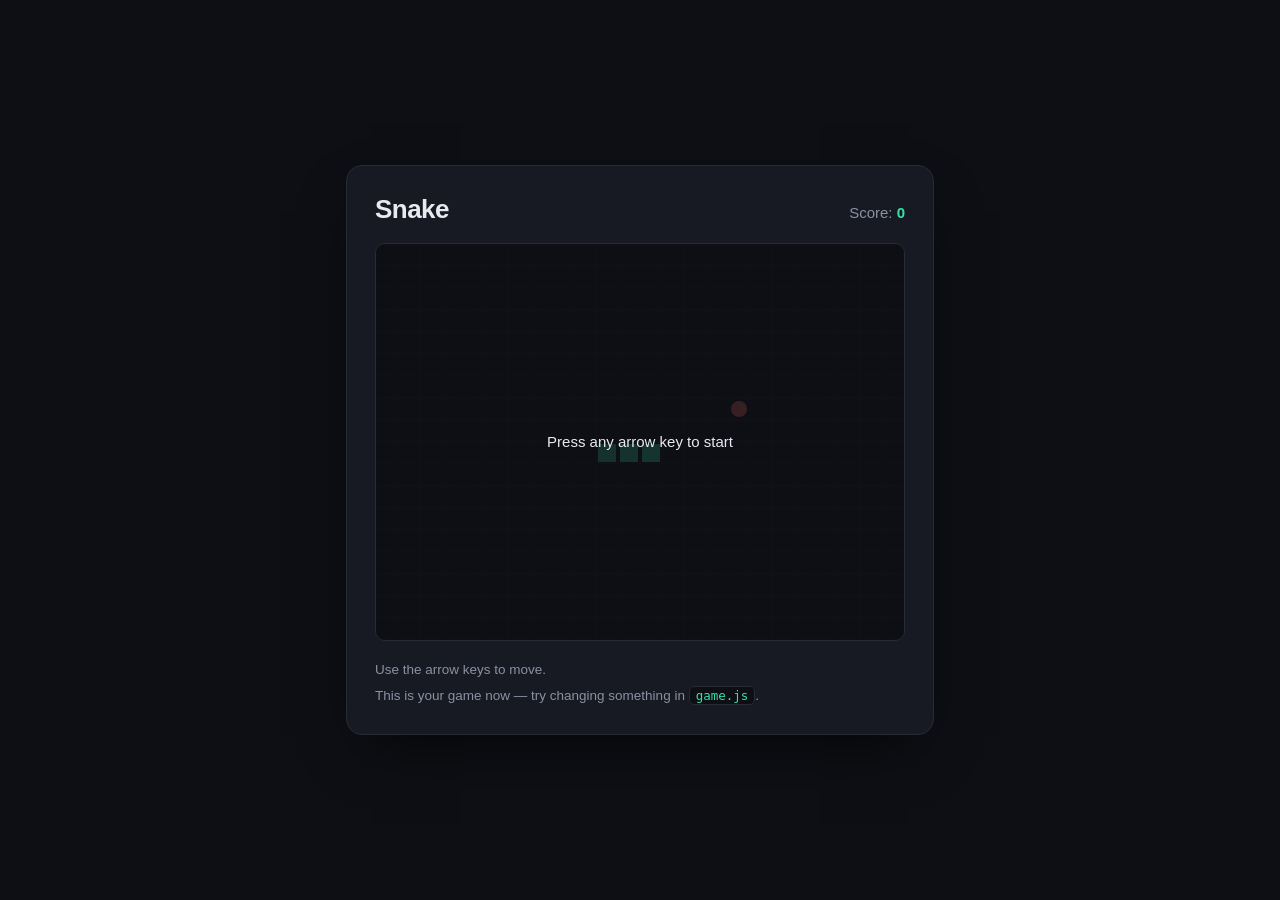
==== index.html @ dadfb034 "Add files via upload" ====
<!DOCTYPE html>
<html lang="en">
<head>
  <meta charset="UTF-8" />
  <meta name="viewport" content="width=device-width, initial-scale=1.0" />
  <title>My Snake Game</title>
  <link rel="stylesheet" href="style.css" />
</head>
<body>

  <main>
    <header>
      <h1>Snake</h1>
      <p class="score-line">Score: <span id="score">0</span></p>
    </header>

    <div class="board-wrap">
      <canvas id="board"></canvas>
      <div id="overlay">
        <p id="overlay-text">Press any arrow key to start</p>
      </div>
    </div>

    <footer>
      <p>Use the arrow keys to move.</p>
      <p class="hint">This is your game now — try changing something in <code>game.js</code>.</p>
    </footer>
  </main>

  <script src="game.js"></script>
</body>
</html>
---- style.css ----
/* ==================================================================
   Styling for the page around the game.
   The game's own colours live in game.js, in the SETTINGS block.
   ================================================================== */

:root {
  --page-bg: #0d0f14;
  --panel-bg: #171a22;
  --text: #e8eaf0;
  --muted: #8b91a3;
  --accent: #39e0a6;
  --line: #262b36;
}

* {
  box-sizing: border-box;
  margin: 0;
  padding: 0;
}

body {
  min-height: 100vh;
  display: flex;
  align-items: center;
  justify-content: center;
  background: var(--page-bg);
  color: var(--text);
  font-family: -apple-system, BlinkMacSystemFont, "Segoe UI", Roboto,
    Helvetica, Arial, sans-serif;
  padding: 24px;
}

main {
  background: var(--panel-bg);
  border: 1px solid var(--line);
  border-radius: 16px;
  padding: 28px;
  box-shadow: 0 24px 60px -24px rgba(0, 0, 0, 0.8);
}

header {
  display: flex;
  align-items: baseline;
  justify-content: space-between;
  margin-bottom: 18px;
  gap: 24px;
}

h1 {
  font-size: 26px;
  font-weight: 600;
  letter-spacing: -0.02em;
}

.score-line {
  font-size: 15px;
  color: var(--muted);
}

#score {
  color: var(--accent);
  font-weight: 600;
  font-variant-numeric: tabular-nums;
}

.board-wrap {
  position: relative;
  line-height: 0;
  border-radius: 10px;
  overflow: hidden;
  border: 1px solid var(--line);
}

canvas {
  display: block;
}

#overlay {
  position: absolute;
  inset: 0;
  display: flex;
  align-items: center;
  justify-content: center;
  background: rgba(13, 15, 20, 0.82);
  transition: opacity 0.2s ease;
}

#overlay.hidden {
  opacity: 0;
  pointer-events: none;
}

#overlay-text {
  font-size: 15px;
  line-height: 1.5;
  color: var(--text);
  text-align: center;
  padding: 12px 20px;
}

footer {
  margin-top: 18px;
  font-size: 13.5px;
  color: var(--muted);
  line-height: 1.6;
}

.hint {
  margin-top: 4px;
}

code {
  background: #0d0f14;
  border: 1px solid var(--line);
  border-radius: 5px;
  padding: 1px 6px;
  font-size: 12.5px;
  color: var(--accent);
}
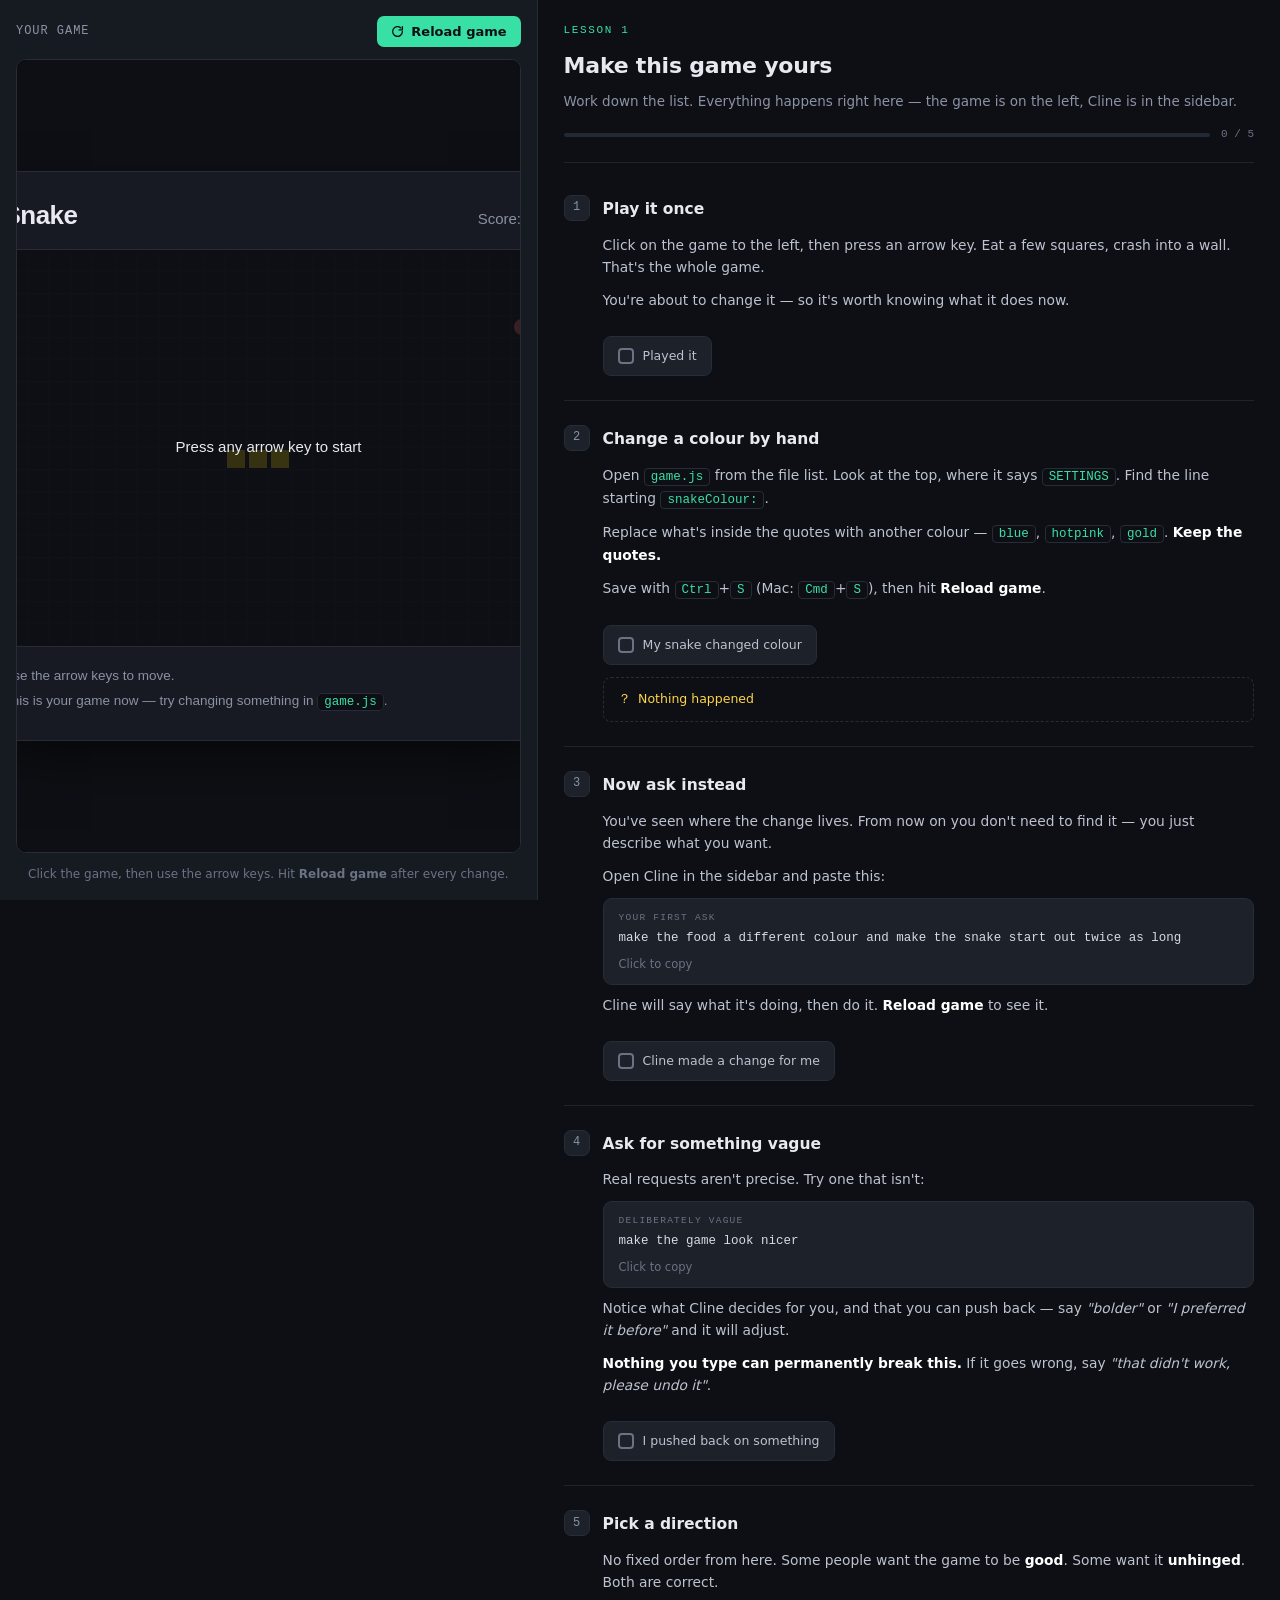
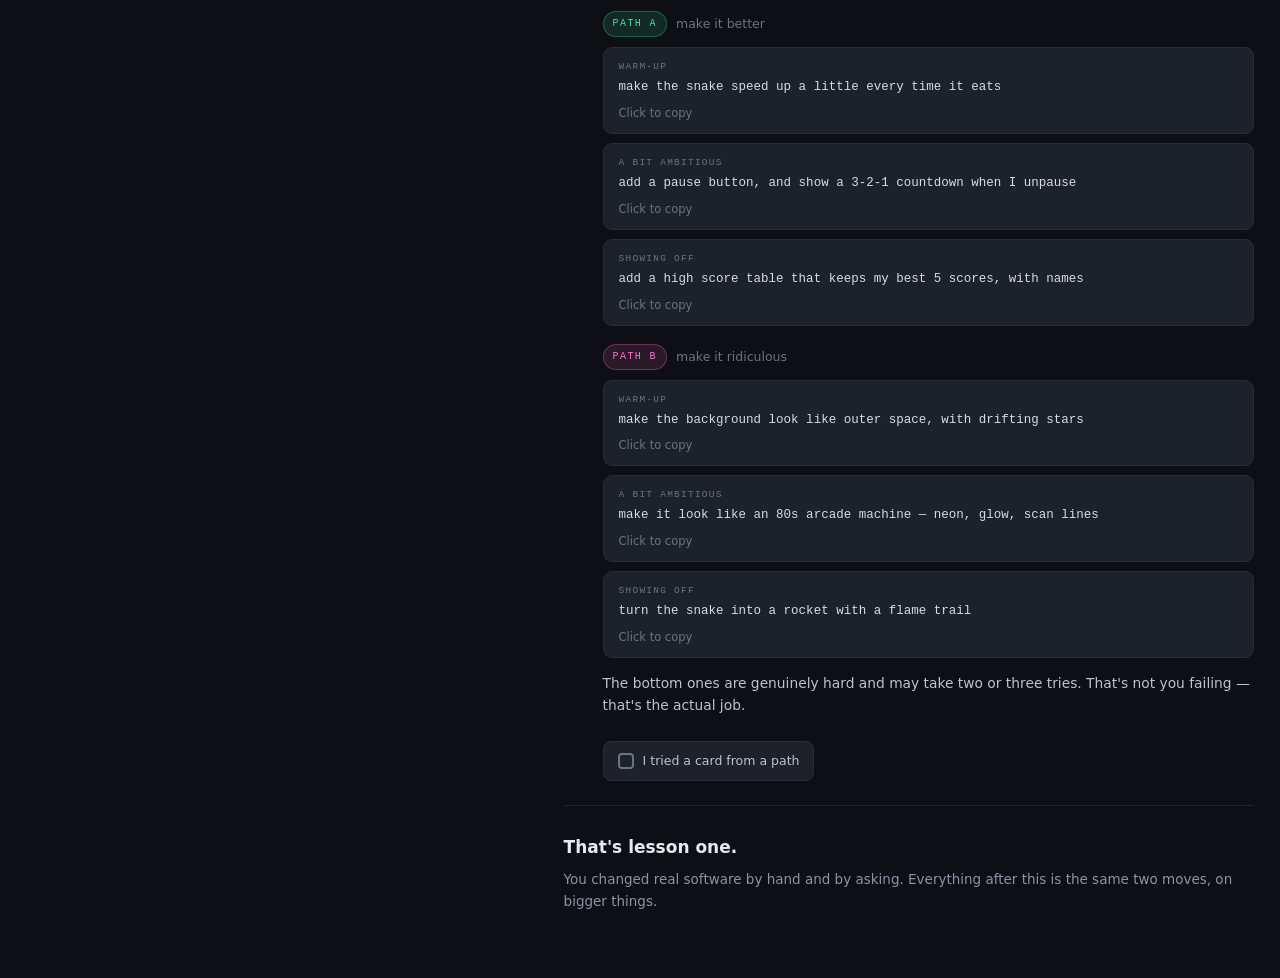
==== commit 8413a6c1: "Add files via upload" ====
--- a/index.html
+++ b/index.html
@@ -1,32 +1,296 @@
 <!DOCTYPE html>
 <html lang="en">
 <head>
-  <meta charset="UTF-8" />
-  <meta name="viewport" content="width=device-width, initial-scale=1.0" />
-  <title>My Snake Game</title>
-  <link rel="stylesheet" href="style.css" />
+<meta charset="UTF-8">
+<meta name="viewport" content="width=device-width, initial-scale=1.0">
+<title>Your lessons</title>
+<style>
+  :root{
+    --bg:#0d0f14; --panel:#161a21; --panel-2:#1c212a;
+    --line:#262c38; --line-soft:#1e242e;
+    --text:#e6e9ef; --muted:#8b93a5; --muted-2:#6b7284;
+    --play:#39e0a6; --wild:#ff6ec7; --warn:#ffd54a;
+    --mono:'SF Mono',Monaco,'Cascadia Code','JetBrains Mono',monospace;
+    --ui:-apple-system,BlinkMacSystemFont,'Segoe UI',system-ui,sans-serif;
+  }
+  *{box-sizing:border-box;margin:0;padding:0}
+  @media (prefers-reduced-motion:reduce){*{transition:none!important;animation:none!important}}
+  body{background:var(--bg);color:var(--text);font-family:var(--ui);font-size:14px;line-height:1.6;-webkit-font-smoothing:antialiased}
+
+  .shell{display:grid;grid-template-columns:minmax(340px,42%) 1fr;min-height:100vh}
+  @media(max-width:900px){.shell{grid-template-columns:1fr}}
+
+  /* ---------- left: the live game ---------- */
+  .stage{border-right:1px solid var(--line);padding:16px;position:sticky;top:0;height:100vh;
+         display:flex;flex-direction:column;gap:12px;background:var(--panel)}
+  @media(max-width:900px){.stage{position:static;height:auto;border-right:none;border-bottom:1px solid var(--line)}}
+  .stage-bar{display:flex;align-items:center;justify-content:space-between;gap:10px}
+  .stage-title{font-size:12px;font-family:var(--mono);color:var(--muted);letter-spacing:.08em;text-transform:uppercase}
+  .refresh{display:inline-flex;align-items:center;gap:7px;background:var(--play);color:#0d0f14;border:none;
+           border-radius:7px;padding:8px 14px;font-family:var(--ui);font-size:13px;font-weight:600;cursor:pointer;transition:transform .12s}
+  .refresh:hover{transform:translateY(-1px)}
+  .refresh:active{transform:translateY(0)}
+  .refresh.spun svg{animation:spin .5s ease}
+  @keyframes spin{to{transform:rotate(360deg)}}
+  .frame{flex:1;min-height:380px;border:1px solid var(--line);border-radius:10px;overflow:hidden;background:#000}
+  .frame iframe{width:100%;height:100%;border:none;display:block}
+  .stage-hint{font-size:12px;color:var(--muted-2);text-align:center}
+
+  /* ---------- right: lessons ---------- */
+  .lessons{padding:22px 26px 60px;overflow-y:auto}
+  .top{border-bottom:1px solid var(--line-soft);padding-bottom:18px;margin-bottom:8px}
+  .eyebrow{font-family:var(--mono);font-size:11px;letter-spacing:.15em;text-transform:uppercase;color:var(--play);margin-bottom:8px}
+  h1{font-size:22px;font-weight:600;letter-spacing:-.01em}
+  .top p{margin-top:8px;color:var(--muted);font-size:13.5px}
+
+  .prog{margin-top:14px;display:flex;align-items:center;gap:11px}
+  .pbar{flex:1;height:4px;background:#222834;border-radius:2px;overflow:hidden}
+  .pfill{height:100%;width:0;background:var(--play);border-radius:2px;transition:width .4s cubic-bezier(.4,0,.2,1)}
+  .ptext{font-family:var(--mono);font-size:11px;color:var(--muted-2);white-space:nowrap}
+
+  .lesson{border-bottom:1px solid var(--line-soft);padding:24px 0}
+  .lhead{display:flex;gap:13px;align-items:flex-start;cursor:pointer;user-select:none}
+  .lnum{flex-shrink:0;width:26px;height:26px;border-radius:7px;background:var(--panel-2);border:1px solid var(--line);
+        display:flex;align-items:center;justify-content:center;font-family:var(--mono);font-size:12px;color:var(--muted);transition:all .2s}
+  .lesson.done .lnum{background:var(--play);border-color:var(--play);color:#0d0f14}
+  .lesson.done .lnum::after{content:"✓"}
+  .lesson.done .lnum span{display:none}
+  .ltitle{font-size:15.5px;font-weight:600;flex:1;padding-top:2px}
+  .lbody{padding-left:39px;margin-top:12px}
+  .lbody p{color:#bcc3d0;margin-bottom:11px;font-size:13.8px}
+  .lbody p strong{color:#fff}
+  .lbody ul{padding-left:18px;margin-bottom:12px;color:#bcc3d0}
+  .lbody li{margin-bottom:6px;font-size:13.8px}
+  code{font-family:var(--mono);font-size:12.5px;background:var(--bg);border:1px solid var(--line);border-radius:4px;padding:1px 6px;color:var(--play)}
+
+  /* prompt card */
+  .pcard{display:block;width:100%;text-align:left;cursor:pointer;font-family:var(--ui);margin-bottom:9px;
+         background:var(--panel-2);border:1px solid var(--line);border-radius:9px;padding:13px 15px;transition:all .18s}
+  .pcard:hover{transform:translateY(-1px);border-color:rgba(57,224,166,.5)}
+  .pcard.wild:hover{border-color:rgba(255,110,199,.5)}
+  .pc-diff{display:block;font-family:var(--mono);font-size:9.5px;letter-spacing:.13em;text-transform:uppercase;color:var(--muted-2);margin-bottom:6px}
+  .pc-text{display:block;font-family:var(--mono);font-size:12.5px;line-height:1.5;color:#d6dbe4}
+  .pc-copy{display:block;margin-top:9px;font-size:11.5px;color:var(--muted-2)}
+  .pcard:hover .pc-copy{color:var(--play)}
+  .pcard.wild:hover .pc-copy{color:var(--wild)}
+  .pcard.copied .pc-copy{color:var(--warn)}
+  .pcard:focus-visible{outline:2px solid var(--warn);outline-offset:2px}
+
+  /* path headers */
+  .pathhead{margin:18px 0 10px;display:flex;align-items:center;gap:9px}
+  .ptag{font-family:var(--mono);font-size:10px;letter-spacing:.14em;text-transform:uppercase;padding:4px 9px;border-radius:20px}
+  .ptag.better{background:rgba(57,224,166,.12);color:var(--play);border:1px solid rgba(57,224,166,.3)}
+  .ptag.wilder{background:rgba(255,110,199,.12);color:var(--wild);border:1px solid rgba(255,110,199,.3)}
+  .pathhead span.desc{font-size:12.5px;color:var(--muted-2)}
+
+  /* done checkbox */
+  .mark{margin-top:14px;display:inline-flex;align-items:center;gap:9px;cursor:pointer;user-select:none;
+        background:var(--panel-2);border:1px solid var(--line);border-radius:8px;padding:9px 14px;transition:border-color .2s}
+  .mark:hover{border-color:var(--play)}
+  .mark input{appearance:none;width:16px;height:16px;border:2px solid var(--muted-2);border-radius:4px;cursor:pointer;position:relative;transition:all .2s}
+  .mark input:checked{background:var(--play);border-color:var(--play)}
+  .mark input:checked::after{content:"✓";position:absolute;inset:0;display:flex;align-items:center;justify-content:center;color:#0d0f14;font-size:11px;font-weight:700}
+  .mark span{font-size:12.5px;color:#bcc3d0}
+
+  /* stuck */
+  details.stuck{margin-top:12px;border:1px dashed var(--line);border-radius:8px;padding:11px 14px}
+  details.stuck summary{cursor:pointer;font-size:12.5px;color:var(--warn);list-style:none}
+  details.stuck summary::-webkit-details-marker{display:none}
+  details.stuck summary::before{content:"？ ";font-family:var(--mono)}
+  details.stuck p,details.stuck li{font-size:12.5px;color:#aab1bf;margin-top:7px}
+  details.stuck ul{padding-left:17px}
+
+  .finish{padding:28px 0 10px}
+  .finish h2{font-size:17px;font-weight:600;margin-bottom:8px}
+  .finish p{color:var(--muted);font-size:13.5px}
+</style>
 </head>
 <body>
 
-  <main>
-    <header>
-      <h1>Snake</h1>
-      <p class="score-line">Score: <span id="score">0</span></p>
-    </header>
-
-    <div class="board-wrap">
-      <canvas id="board"></canvas>
-      <div id="overlay">
-        <p id="overlay-text">Press any arrow key to start</p>
-      </div>
+<div class="shell">
+
+  <!-- LEFT: live game -->
+  <div class="stage">
+    <div class="stage-bar">
+      <span class="stage-title">Your game</span>
+      <button class="refresh" id="refreshBtn">
+        <svg width="13" height="13" viewBox="0 0 24 24" fill="none" stroke="currentColor" stroke-width="2.5" stroke-linecap="round">
+          <path d="M21 12a9 9 0 1 1-3-6.7"/><path d="M21 3v6h-6"/>
+        </svg>
+        Reload game
+      </button>
     </div>
-
-    <footer>
-      <p>Use the arrow keys to move.</p>
-      <p class="hint">This is your game now — try changing something in <code>game.js</code>.</p>
-    </footer>
-  </main>
-
-  <script src="game.js"></script>
+    <div class="frame"><iframe id="gameFrame" src="game.html" title="Your Snake game"></iframe></div>
+    <p class="stage-hint">Click the game, then use the arrow keys. Hit <strong>Reload game</strong> after every change.</p>
+  </div>
+
+  <!-- RIGHT: lessons -->
+  <div class="lessons">
+    <div class="top">
+      <div class="eyebrow">Lesson 1</div>
+      <h1>Make this game yours</h1>
+      <p>Work down the list. Everything happens right here — the game is on the left, Cline is in the sidebar.</p>
+      <div class="prog">
+        <div class="pbar"><div class="pfill" id="pfill"></div></div>
+        <span class="ptext" id="ptext">0 / 5</span>
+      </div>
+    </div>
+
+    <!-- 1 -->
+    <section class="lesson">
+      <div class="lhead"><div class="lnum"><span>1</span></div><div class="ltitle">Play it once</div></div>
+      <div class="lbody">
+        <p>Click on the game to the left, then press an arrow key. Eat a few squares, crash into a wall. That's the whole game.</p>
+        <p>You're about to change it — so it's worth knowing what it does now.</p>
+        <label class="mark"><input type="checkbox" data-step><span>Played it</span></label>
+      </div>
+    </section>
+
+    <!-- 2 -->
+    <section class="lesson">
+      <div class="lhead"><div class="lnum"><span>2</span></div><div class="ltitle">Change a colour by hand</div></div>
+      <div class="lbody">
+        <p>Open <code>game.js</code> from the file list. Look at the top, where it says <code>SETTINGS</code>. Find the line starting <code>snakeColour:</code>.</p>
+        <p>Replace what's inside the quotes with another colour — <code>blue</code>, <code>hotpink</code>, <code>gold</code>. <strong>Keep the quotes.</strong></p>
+        <p>Save with <code>Ctrl</code>+<code>S</code> (Mac: <code>Cmd</code>+<code>S</code>), then hit <strong>Reload game</strong>.</p>
+        <label class="mark"><input type="checkbox" data-step><span>My snake changed colour</span></label>
+        <details class="stuck">
+          <summary>Nothing happened</summary>
+          <ul>
+            <li>Did you save? An unsaved file shows a dot instead of an ✕ on its tab.</li>
+            <li>Did you keep the quotation marks?</li>
+            <li>Press <strong>Reload game</strong> once more.</li>
+          </ul>
+        </details>
+      </div>
+    </section>
+
+    <!-- 3 -->
+    <section class="lesson">
+      <div class="lhead"><div class="lnum"><span>3</span></div><div class="ltitle">Now ask instead</div></div>
+      <div class="lbody">
+        <p>You've seen where the change lives. From now on you don't need to find it — you just describe what you want.</p>
+        <p>Open Cline in the sidebar and paste this:</p>
+        <button class="pcard" data-prompt="make the food a different colour and make the snake start out twice as long">
+          <span class="pc-diff">your first ask</span>
+          <span class="pc-text">make the food a different colour and make the snake start out twice as long</span>
+          <span class="pc-copy">Click to copy</span>
+        </button>
+        <p>Cline will say what it's doing, then do it. <strong>Reload game</strong> to see it.</p>
+        <label class="mark"><input type="checkbox" data-step><span>Cline made a change for me</span></label>
+      </div>
+    </section>
+
+    <!-- 4 -->
+    <section class="lesson">
+      <div class="lhead"><div class="lnum"><span>4</span></div><div class="ltitle">Ask for something vague</div></div>
+      <div class="lbody">
+        <p>Real requests aren't precise. Try one that isn't:</p>
+        <button class="pcard" data-prompt="make the game look nicer">
+          <span class="pc-diff">deliberately vague</span>
+          <span class="pc-text">make the game look nicer</span>
+          <span class="pc-copy">Click to copy</span>
+        </button>
+        <p>Notice what Cline decides for you, and that you can push back — say <em>"bolder"</em> or <em>"I preferred it before"</em> and it will adjust.</p>
+        <p><strong>Nothing you type can permanently break this.</strong> If it goes wrong, say <em>"that didn't work, please undo it"</em>.</p>
+        <label class="mark"><input type="checkbox" data-step><span>I pushed back on something</span></label>
+      </div>
+    </section>
+
+    <!-- 5 -->
+    <section class="lesson">
+      <div class="lhead"><div class="lnum"><span>5</span></div><div class="ltitle">Pick a direction</div></div>
+      <div class="lbody">
+        <p>No fixed order from here. Some people want the game to be <strong>good</strong>. Some want it <strong>unhinged</strong>. Both are correct.</p>
+
+        <div class="pathhead"><span class="ptag better">Path A</span><span class="desc">make it better</span></div>
+        <button class="pcard" data-prompt="make the snake speed up a little every time it eats, so the game gets harder the longer I survive">
+          <span class="pc-diff">warm-up</span><span class="pc-text">make the snake speed up a little every time it eats</span><span class="pc-copy">Click to copy</span>
+        </button>
+        <button class="pcard" data-prompt="add a pause button, and show a 3-2-1 countdown when I unpause">
+          <span class="pc-diff">a bit ambitious</span><span class="pc-text">add a pause button, and show a 3-2-1 countdown when I unpause</span><span class="pc-copy">Click to copy</span>
+        </button>
+        <button class="pcard" data-prompt="add a high score table that keeps my best 5 scores. When I get a top 5 score, ask me for my name and save it, so the scores are still there when I come back">
+          <span class="pc-diff">showing off</span><span class="pc-text">add a high score table that keeps my best 5 scores, with names</span><span class="pc-copy">Click to copy</span>
+        </button>
+
+        <div class="pathhead"><span class="ptag wilder">Path B</span><span class="desc">make it ridiculous</span></div>
+        <button class="pcard wild" data-prompt="make the background look like outer space, with stars slowly drifting past">
+          <span class="pc-diff">warm-up</span><span class="pc-text">make the background look like outer space, with drifting stars</span><span class="pc-copy">Click to copy</span>
+        </button>
+        <button class="pcard wild" data-prompt="make the whole game look like an 80s arcade machine — neon colours, glowing edges, scan lines across the screen">
+          <span class="pc-diff">a bit ambitious</span><span class="pc-text">make it look like an 80s arcade machine — neon, glow, scan lines</span><span class="pc-copy">Click to copy</span>
+        </button>
+        <button class="pcard wild" data-prompt="turn the snake into a rocket. Give it a pointed nose, a flame trail out the back, and make it tilt in the direction it's flying">
+          <span class="pc-diff">showing off</span><span class="pc-text">turn the snake into a rocket with a flame trail</span><span class="pc-copy">Click to copy</span>
+        </button>
+
+        <p style="margin-top:14px">The bottom ones are genuinely hard and may take two or three tries. That's not you failing — that's the actual job.</p>
+        <label class="mark"><input type="checkbox" data-step><span>I tried a card from a path</span></label>
+      </div>
+    </section>
+
+    <div class="finish">
+      <h2>That's lesson one.</h2>
+      <p>You changed real software by hand and by asking. Everything after this is the same two moves, on bigger things.</p>
+    </div>
+  </div>
+</div>
+
+<script>
+(function(){
+  // ---- reload the game without reloading this page ----
+  var frame = document.getElementById('gameFrame');
+  var btn = document.getElementById('refreshBtn');
+  btn.addEventListener('click', function(){
+    frame.src = 'game.html?v=' + Date.now();
+    btn.classList.add('spun');
+    setTimeout(function(){ btn.classList.remove('spun'); }, 500);
+  });
+
+  // ---- progress ----
+  var boxes = [].slice.call(document.querySelectorAll('[data-step]'));
+  var fill = document.getElementById('pfill');
+  var text = document.getElementById('ptext');
+  function update(){
+    var done = boxes.filter(function(b){ return b.checked; }).length;
+    fill.style.width = (done / boxes.length * 100) + '%';
+    text.textContent = done + ' / ' + boxes.length;
+    boxes.forEach(function(b){
+      var l = b.closest('.lesson');
+      if (l) l.classList.toggle('done', b.checked);
+    });
+  }
+  boxes.forEach(function(b){ b.addEventListener('change', update); });
+  update();
+
+  // ---- copy prompt cards ----
+  document.querySelectorAll('.pcard').forEach(function(card){
+    card.addEventListener('click', function(){
+      var text = card.dataset.prompt;
+      var label = card.querySelector('.pc-copy');
+      function done(){
+        card.classList.add('copied');
+        label.textContent = 'Copied — paste it into Cline';
+        setTimeout(function(){
+          card.classList.remove('copied');
+          label.textContent = 'Click to copy';
+        }, 2400);
+      }
+      function fallback(){
+        var ta = document.createElement('textarea');
+        ta.value = text; ta.style.position='fixed'; ta.style.opacity='0';
+        document.body.appendChild(ta); ta.select();
+        try { document.execCommand('copy'); done(); }
+        catch(e){ label.textContent = 'Select the text above and copy it'; }
+        document.body.removeChild(ta);
+      }
+      if (navigator.clipboard && navigator.clipboard.writeText) {
+        navigator.clipboard.writeText(text).then(done).catch(fallback);
+      } else { fallback(); }
+    });
+  });
+})();
+</script>
 </body>
 </html>
